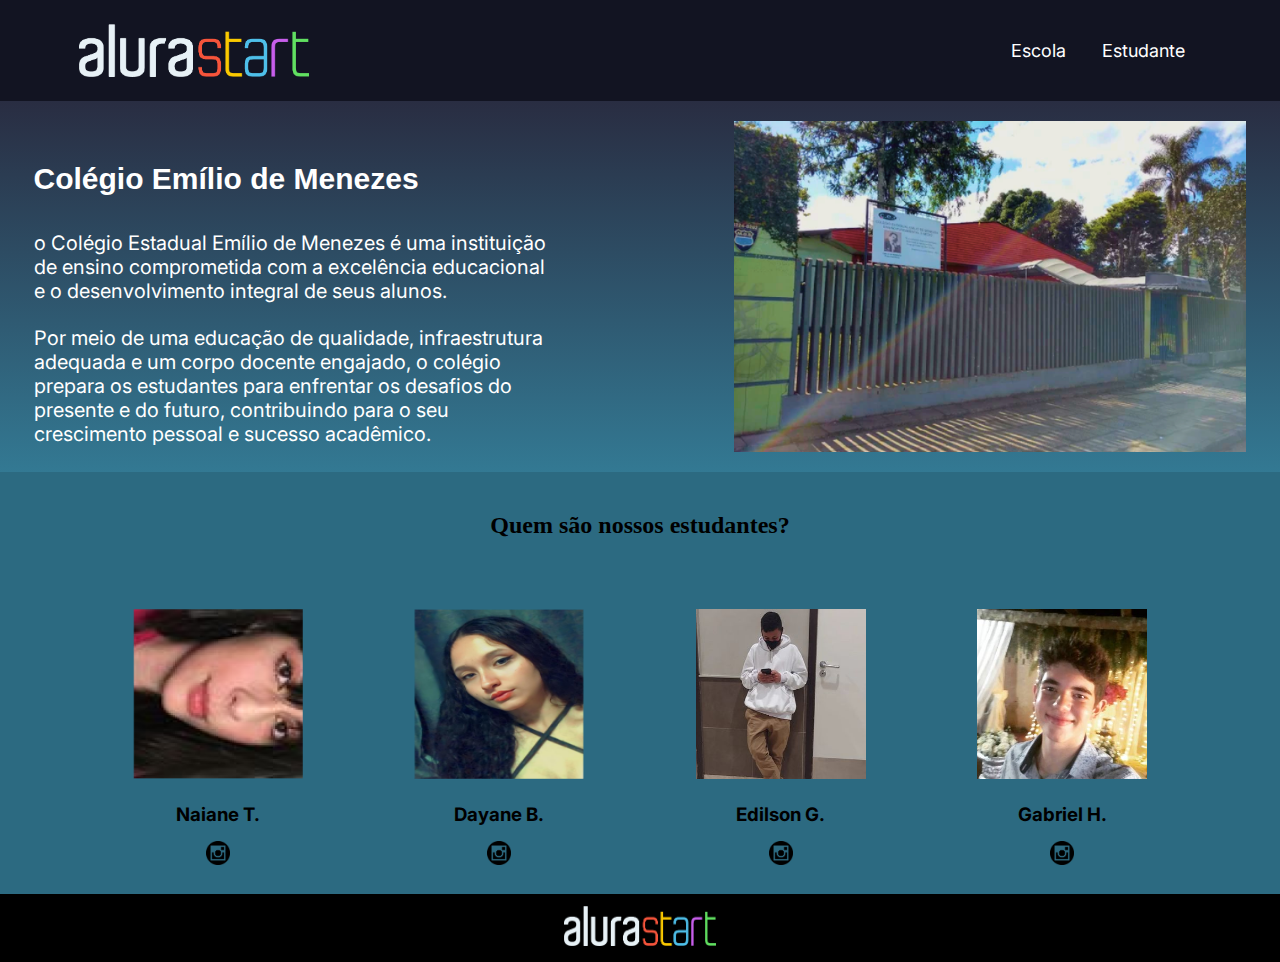
==== index.html @ 11e5a3b5 "Add files via upload" ====
<!DOCTYPE html>
<html lang="en">
<head>
    <meta charset="UTF-8">
    <meta http-equiv="X-UA-Compatible" content="IE=edge">
    <meta name="viewport" content="width=device-width, initial-scale=1.0">
    <title>Document</title>
<link rel="stylesheet" href="style.css">
<link rel="preconnect" href="https://fonts.googleapis.com">
<link rel="preconnect" href="https://fonts.gstatic.com" crossorigin>
<link href="https://fonts.googleapis.com/css2?family=Inter&display=swap" rel="stylesheet">
</head>
<body>
     <header class="cabeçalho"> 
        <img class="cabeçalho-imagem" src="alurastart logo.png" alt="logo da alura start">
   
        <ul>
        <li class="cabecalho-lista-item">Escola</li>
        <li class="cabecalho-lista-item">Estudante</li>
     </ul class="cabeçalho-lista">
     </header>
    <section class="escola">
      
      <div class="escola-div-conteudo">
         <h2 class="escola-titulo"> Colégio Emílio de Menezes</h2>
         <p class="escola-texto-um">o Colégio Estadual Emílio de Menezes é uma instituição de ensino comprometida com a excelência educacional e o desenvolvimento integral de seus alunos.</p>   
         <br>
         <p class="escola-texto-dois">Por meio de uma educação de qualidade, infraestrutura adequada e um corpo docente engajado, o colégio prepara os estudantes para enfrentar os desafios do presente e do futuro, contribuindo para o seu crescimento pessoal e sucesso acadêmico.</p> 
      </div>
      <img class="escola-imagem" src="image 1.png" alt="colégio emilio de menezes">
      
</section>

<section class="Estudante">
   <h2 class="estudante-titulo">Quem são nossos estudantes?</h2>
   <div class="estudante-todos">
      <div class="estudante-div"><img class="estudante-imagem" src="image 6 (2).png" alt="foto da aluna naiane taborda">
      <h3 class="estudante-nome">Naiane T.</h3>
      <a href="https://www.instagram.com/naiane.taborda/"><img class="estudante-icone" src="pngfind.com-instagram-icon-png-white-2771517.png" alt="icone instagram"></a>
   </div>

   <div class="estudante-div"><img class="estudante-imagem" src="image 2 (1).png" alt="foto da aluna mayara vitória">
      <h3 class="estudante-nome">Dayane B.</h3>
      <a href="https://www.instagram.com/dayane_097/"><img class="estudante-icone" src="pngfind.com-instagram-icon-png-white-2771517.png" alt="icone instagram"></a>
   </div>

   <div class="estudante-div"><img class="estudante-imagem" src="edilson.jpg" alt="foto do aluno edilson Gonçalves">
      <h3 class="estudante-nome">Edilson G.</h3>
      <a href="https://www.instagram.com/edilson.jr780/"><img class="estudante-icone" src="pngfind.com-instagram-icon-png-white-2771517.png" alt="icone instagram"></a>
   </div>

   <div class="estudante-div"><img class="estudante-imagem" src="gab.jpg" alt="foto do aluno gabriel">
      <h3 class="estudante-nome">Gabriel H.</h3>
      <a href="https://www.instagram.com/_bielhenrique07/"><img class="estudante-icone" src="pngfind.com-instagram-icon-png-white-2771517.png" alt="icone instagram"></a>
   </div>
</div>
</div>
   

</section>
<footer class="rodape">
<img class="imagem-rodape" src="alurastart logo.png" alt="logo alura start">
</footer>
</body>
</html>
---- style.css ----
*{
    margin: 0;
    padding: 0;
}

.cabeçalho {
    background-color: #121422;
    color: white;
    display: flex;
    justify-content: space-around;
    align-items: center;
    padding: 24px 0;
}

.cabeçalho-imagem{
    width: 18%;
    margin-right: 14cm;
}

.cabecalho-lista-item{
    display: inline-block;
    margin: 0% 16px;
    font-size: 18px;
    font-family: 'Inter', sans-serif;

}


.escola-imagem{
    width: 40%;
   
}

.escola{
    background-image: linear-gradient(#292d42,#337993);
    color: white;
    justify-content: center;
    align-items: center;
    padding: 20px 0;
    display: flex;
}



.escola-div-conteudo{
width: 40%;
font-size: 20px;
margin-right: 5cm;
}

.escola-titulo{
    padding: 35px 0;
    font-family: 'Ysabeau SC', sans-serif;
   
}


.estudante-imagem{
    width: 170px;
    height: 170px;
    align-items: center;
    padding: 20px 0;
}

.estudante-icone{
    width: 24px;
    padding: 15px 0;
}

.estudante-div{
    text-align: center;
}

.estudante-titulo{
    text-align: center;
    padding: 40px 0;
    background-color: #2c6a81;
    
}
.estudante-todos{
    display: grid;
    grid-template-columns: 22% 22% 22% 22%;
justify-content: center;
padding: 10px 0;
background: #2c6a81;
color: white;
font-family: 'Inter', sans-serif;
}

.rodape{
    background-color: black;
    text-align: center;
   
}

.imagem-rodape{
   height: 40px;
   padding: 12px 0;
  width: 4cm;
}

.estudante-nome{
    color: white;
}

.escola-texto-um{
    font-family: 'Inter', sans-serif;
}

.escola-texto-dois{
    font-family: 'Inter', sans-serif;
}

.estudante-nome{
    color: black;
}
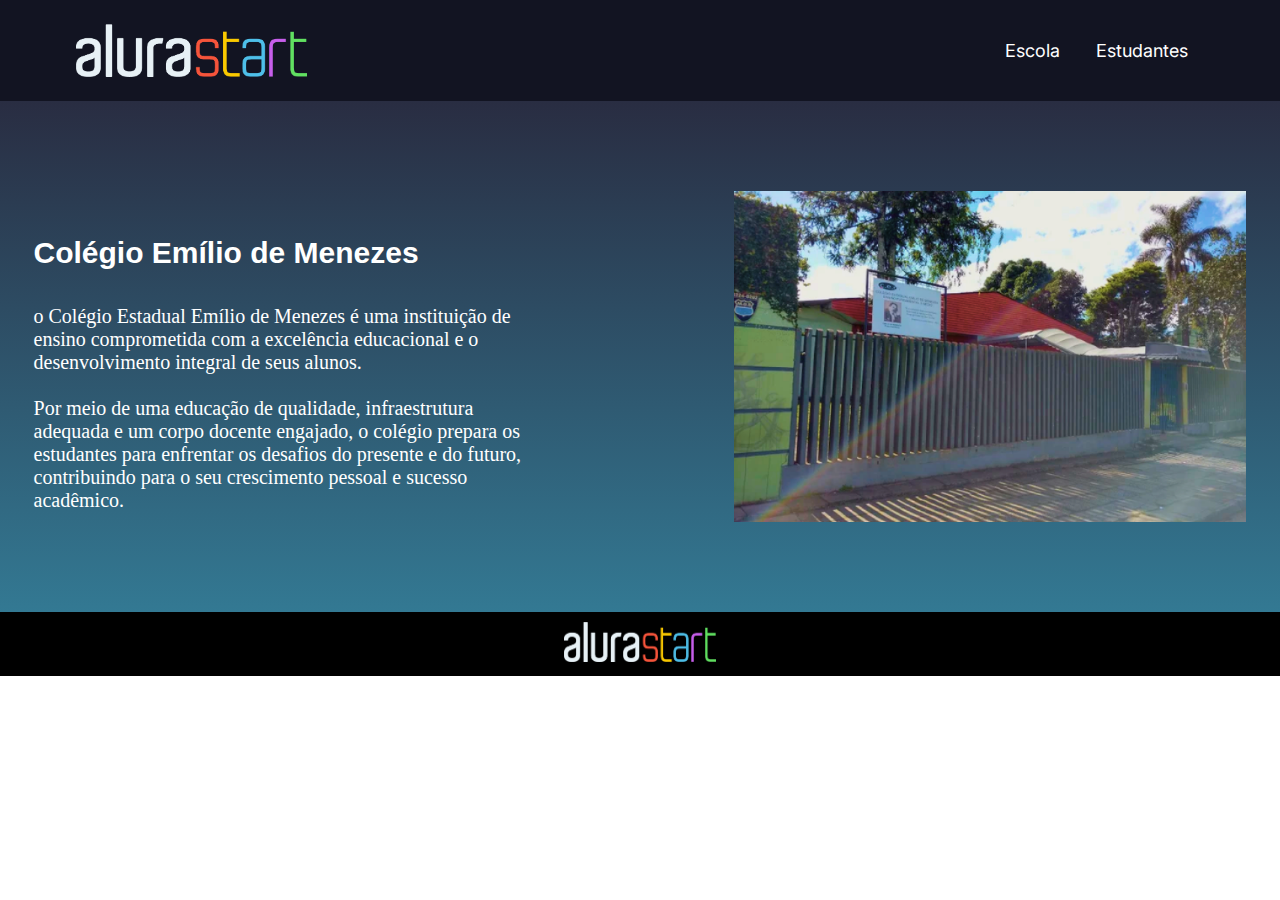
==== commit 89f67355: "Add files via upload" ====
--- a/index.html
+++ b/index.html
@@ -4,19 +4,19 @@
     <meta charset="UTF-8">
     <meta http-equiv="X-UA-Compatible" content="IE=edge">
     <meta name="viewport" content="width=device-width, initial-scale=1.0">
-    <title>Document</title>
+    <title>Escola</title>
 <link rel="stylesheet" href="style.css">
 <link rel="preconnect" href="https://fonts.googleapis.com">
 <link rel="preconnect" href="https://fonts.gstatic.com" crossorigin>
 <link href="https://fonts.googleapis.com/css2?family=Inter&display=swap" rel="stylesheet">
 </head>
 <body>
-     <header class="cabeçalho"> 
+     
+   <header class="cabeçalho"> 
         <img class="cabeçalho-imagem" src="alurastart logo.png" alt="logo da alura start">
-   
-        <ul>
-        <li class="cabecalho-lista-item">Escola</li>
-        <li class="cabecalho-lista-item">Estudante</li>
+     <ul>
+      <a href="index.html"><li class="cabecalho-lista-item">Escola</li></a>
+      <a href="alunos.html"><li class="cabecalho-lista-item"> Estudantes</li></a>
      </ul class="cabeçalho-lista">
      </header>
     <section class="escola">
@@ -28,36 +28,8 @@
          <p class="escola-texto-dois">Por meio de uma educação de qualidade, infraestrutura adequada e um corpo docente engajado, o colégio prepara os estudantes para enfrentar os desafios do presente e do futuro, contribuindo para o seu crescimento pessoal e sucesso acadêmico.</p> 
       </div>
       <img class="escola-imagem" src="image 1.png" alt="colégio emilio de menezes">
-      
 </section>
 
-<section class="Estudante">
-   <h2 class="estudante-titulo">Quem são nossos estudantes?</h2>
-   <div class="estudante-todos">
-      <div class="estudante-div"><img class="estudante-imagem" src="image 6 (2).png" alt="foto da aluna naiane taborda">
-      <h3 class="estudante-nome">Naiane T.</h3>
-      <a href="https://www.instagram.com/naiane.taborda/"><img class="estudante-icone" src="pngfind.com-instagram-icon-png-white-2771517.png" alt="icone instagram"></a>
-   </div>
-
-   <div class="estudante-div"><img class="estudante-imagem" src="image 2 (1).png" alt="foto da aluna mayara vitória">
-      <h3 class="estudante-nome">Dayane B.</h3>
-      <a href="https://www.instagram.com/dayane_097/"><img class="estudante-icone" src="pngfind.com-instagram-icon-png-white-2771517.png" alt="icone instagram"></a>
-   </div>
-
-   <div class="estudante-div"><img class="estudante-imagem" src="edilson.jpg" alt="foto do aluno edilson Gonçalves">
-      <h3 class="estudante-nome">Edilson G.</h3>
-      <a href="https://www.instagram.com/edilson.jr780/"><img class="estudante-icone" src="pngfind.com-instagram-icon-png-white-2771517.png" alt="icone instagram"></a>
-   </div>
-
-   <div class="estudante-div"><img class="estudante-imagem" src="gab.jpg" alt="foto do aluno gabriel">
-      <h3 class="estudante-nome">Gabriel H.</h3>
-      <a href="https://www.instagram.com/_bielhenrique07/"><img class="estudante-icone" src="pngfind.com-instagram-icon-png-white-2771517.png" alt="icone instagram"></a>
-   </div>
-</div>
-</div>
-   
-
-</section>
 <footer class="rodape">
 <img class="imagem-rodape" src="alurastart logo.png" alt="logo alura start">
 </footer>
--- a/style.css
+++ b/style.css
@@ -22,7 +22,7 @@
     margin: 0% 16px;
     font-size: 18px;
     font-family: 'Inter', sans-serif;
-
+color: white;
 }
 
 
@@ -36,8 +36,9 @@
     color: white;
     justify-content: center;
     align-items: center;
-    padding: 20px 0;
+    padding: 90px 0;
     display: flex;
+
 }
 
 
@@ -95,23 +96,8 @@
 
 .imagem-rodape{
    height: 40px;
-   padding: 12px 0;
+   padding: 10px 0;
   width: 4cm;
 }
 
-.estudante-nome{
-    color: white;
-}
 
-.escola-texto-um{
-    font-family: 'Inter', sans-serif;
-}
-
-.escola-texto-dois{
-    font-family: 'Inter', sans-serif;
-}
-
-.estudante-nome{
-    color: black;
-}
-
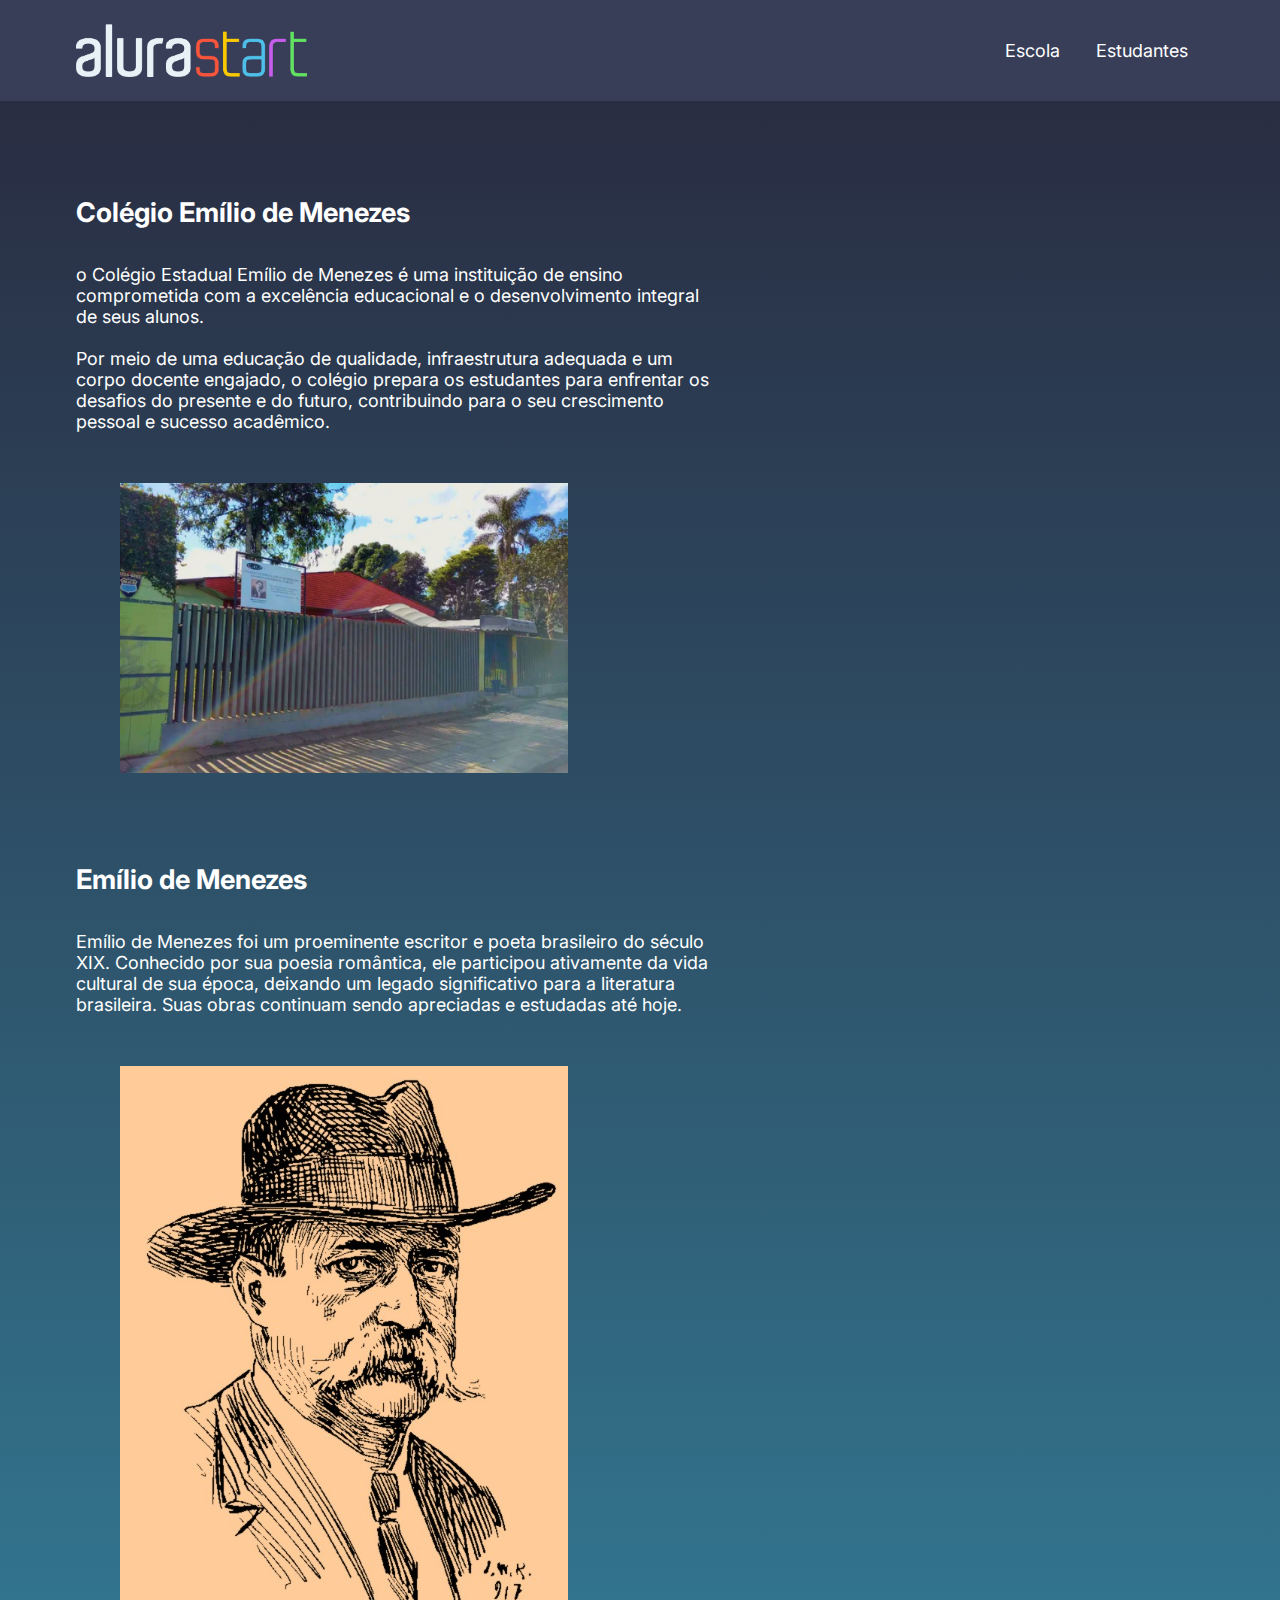
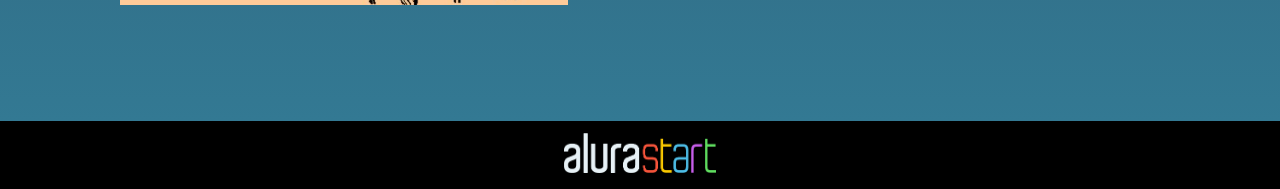
==== commit c3f3d516: "Add files via upload" ====
--- a/index.html
+++ b/index.html
@@ -28,11 +28,18 @@
          <p class="escola-texto-dois">Por meio de uma educação de qualidade, infraestrutura adequada e um corpo docente engajado, o colégio prepara os estudantes para enfrentar os desafios do presente e do futuro, contribuindo para o seu crescimento pessoal e sucesso acadêmico.</p> 
       </div>
       <img class="escola-imagem" src="image 1.png" alt="colégio emilio de menezes">
-</section>
+   
+      <div class="escola-div-conteudo-emilio">
+         <h2 class="escola-titulo">Emílio de Menezes</h2>
+         <p class="escola-texto-um-em">Emílio de Menezes foi um proeminente escritor e poeta brasileiro do século XIX. Conhecido por sua poesia romântica, ele participou ativamente da vida cultural de sua época, deixando um legado significativo para a literatura brasileira. Suas obras continuam sendo apreciadas e estudadas até hoje.</p>   
+      </div>
+   
+      <img class="escola-imagem" src="emilio 66.jpg" alt="emilio de menezes">
 
-<footer class="rodape">
-<img class="imagem-rodape" src="alurastart logo.png" alt="logo alura start">
-</footer>
-</body>
-</html> 
-  +   </section>
+
+   <footer class="rodape">
+   <img class="imagem-rodape" src="alurastart logo.png" alt="logo alura start">
+   </footer>
+   </body>
+   </html> --- a/style.css
+++ b/style.css
@@ -4,7 +4,7 @@
 }
 
 .cabeçalho {
-    background-color: #121422;
+    background-color: #383D58;
     color: white;
     display: flex;
     justify-content: space-around;
@@ -18,74 +18,83 @@
 }
 
 .cabecalho-lista-item{
+    color: white;
     display: inline-block;
     margin: 0% 16px;
     font-size: 18px;
     font-family: 'Inter', sans-serif;
-color: white;
 }
 
 
 .escola-imagem{
-    width: 40%;
-   
+    width: 35%;
+    display: inline-block;
+    margin: 4% 120px;
+    align-items: flex-start;
+}
+.escola-intervalo{
+    width: 30%;
+    display: inline-block;
+    margin: 4% 2px;
+    align-items: flex-end;
 }
 
 .escola{
-    background-image: linear-gradient(#292d42,#337993);
+    background-image: linear-gradient(#292d42,#337993); 
     color: white;
     justify-content: center;
     align-items: center;
-    padding: 90px 0;
-    display: flex;
-
+    padding: 60px 0;
 }
 
 
 
 .escola-div-conteudo{
-width: 40%;
-font-size: 20px;
-margin-right: 5cm;
+width: 50%;
+margin-inline-start: 2cm;
+font-size: 18px;
+color: rgb(255, 255, 255);
+font-family: 'Inter', sans-serif;
 }
 
 .escola-titulo{
     padding: 35px 0;
-    font-family: 'Ysabeau SC', sans-serif;
-   
+    color: rgb(255, 255, 255);
+    font-family: 'Inter', sans-serif;
 }
 
+.escola-texto-um{
+    font-family: 'Inter', sans-serif;
+}
 
 .estudante-imagem{
-    width: 170px;
-    height: 170px;
-    align-items: center;
-    padding: 20px 0;
+    width: 150px;
 }
 
 .estudante-icone{
     width: 24px;
-    padding: 15px 0;
+    padding: 15px;
 }
 
 .estudante-div{
     text-align: center;
+
 }
 
 .estudante-titulo{
+   color: white;
     text-align: center;
-    padding: 40px 0;
-    background-color: #2c6a81;
-    
+    padding: 60px 0;
+    background: #313131;
+    font-family: 'Inter', sans-serif;
 }
 .estudante-todos{
     display: grid;
     grid-template-columns: 22% 22% 22% 22%;
 justify-content: center;
-padding: 10px 0;
-background: #2c6a81;
+padding: 15px 0;
+background: #313131;
 color: white;
-font-family: 'Inter', sans-serif;
 }
 
 .rodape{
@@ -96,8 +105,27 @@
 
 .imagem-rodape{
    height: 40px;
-   padding: 10px 0;
+   padding: 12px 0;
   width: 4cm;
+}
+    
+.escola-div-conteudo-emilio{
+    width: 50%;
+    margin-inline-start: 2cm;
+    font-size: 18px;
+    font-family: 'Inter', sans-serif;
+    color: #ffffff;
+}
+
+.emilio-imagem{
+    width: 20%;
+    display: inline-block;
+    margin: 4% 120px;
+    align-items: flex-start;
+}
+
+.escola-texto-um-em{
+    color: rgb(255, 255, 255);
 }
 
 
